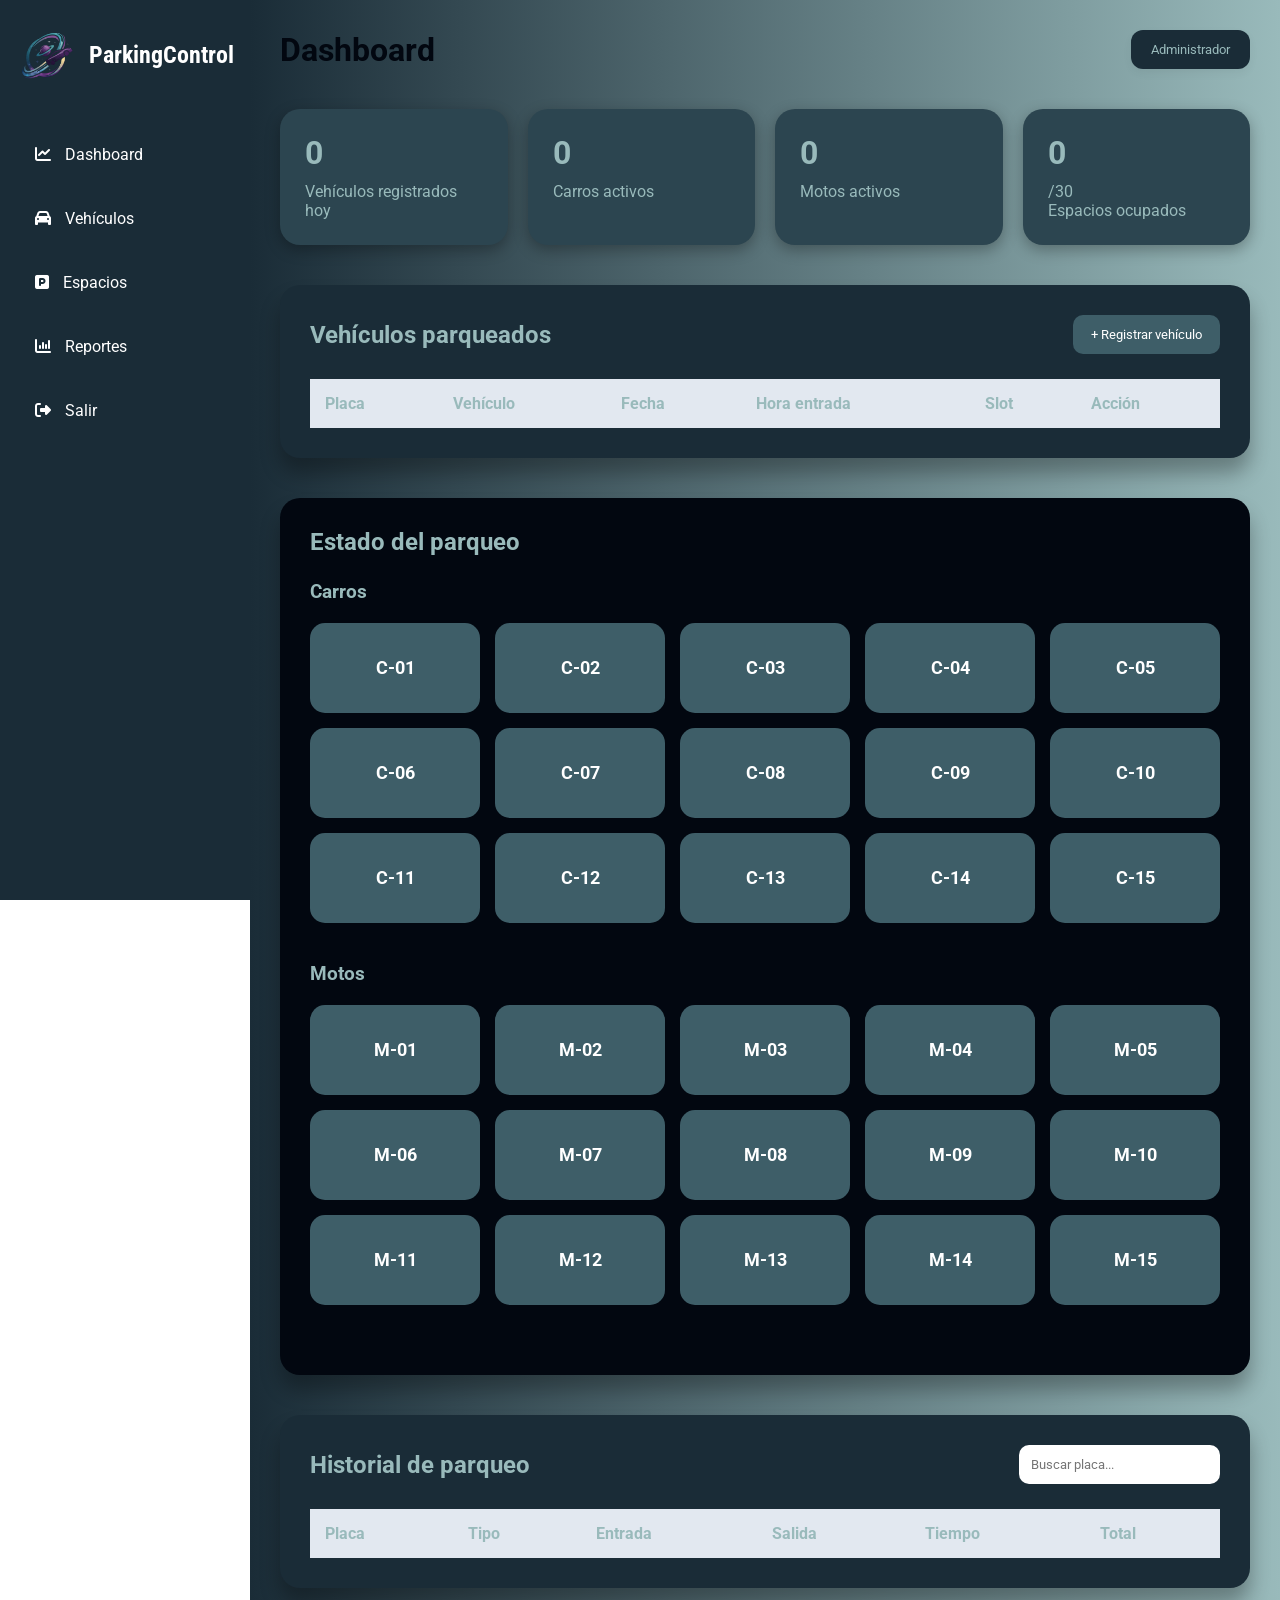
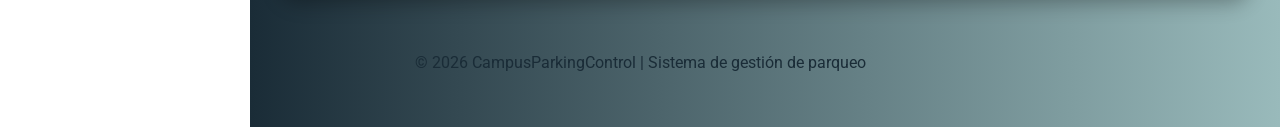
==== dashboard.html @ 58832bb2 "feat: :sparkles: History function added The history funtion has been started" ====
<!DOCTYPE html>
<html lang="en">

<head>
  <meta charset="UTF-8">
  <meta name="viewport" content="width=device-width, initial-scale=1.0">
  <title>Dashboard - CampusParking</title>
  <link rel="stylesheet" href="./css/dashboard-style.css">
  <link rel="icon" href="./css/assets/logoIMG.png" type="image/png">
  <link href="https://fonts.googleapis.com/css2?family=Roboto:ital,wght@0,100..900;1,100..900&display=swap"
    rel="stylesheet">
  <link
    href="https://fonts.googleapis.com/css2?family=Roboto+Condensed:ital,wght@0,100..900;1,100..900&family=Roboto:ital,wght@0,100..900;1,100..900&display=swap"
    rel="stylesheet">
  <link rel="stylesheet" href="https://cdnjs.cloudflare.com/ajax/libs/font-awesome/6.5.2/css/all.min.css">
</head>

<body>
  <aside class="sidebar">
    <div class="logo">
      <img id="logoImg" src="./css/assets/logoIMG.png" alt="Logo CampusParking">
      <h2 style="font-family: 'Roboto Condensed', sans-serif;">ParkingControl</h2>
    </div>
    <nav class="menu">
      <a href="#dashboard">
        <i class="fa-solid fa-chart-line"></i>
        <span>Dashboard</span>
      </a>
      <a href="#vehiculos">
        <i class="fa-solid fa-car"></i>
        <span>Vehículos</span>
      </a>
      <a href="#espacios">
        <i class="fa-solid fa-square-parking"></i>
        <span>Espacios</span>
      </a>
      <a href="#historial">
        <i class="fa-solid fa-chart-column"></i>
        <span>Reportes</span>
      </a>
      <a href="index.html">
        <i class="fa-solid fa-right-from-bracket"></i>
        <span>Salir</span>
      </a>
    </nav>
  </aside>

  <main class="visible">
    <div class="topbar">
      <h1 id="dashboard" class="title">Dashboard</h1>
      <button class=" admin">
        Administrador
      </button>
    </div>

    <section class="cards">
      <div class="card">
        <h2 id="carCount">0</h2>
        <p>Vehículos registrados hoy</p>
      </div>
      <div class="card">
        <h2 id="freeCount">0</h2>
        <p>Carros activos</p>
      </div>
      <div class="card">
        <h2 id="recentCount">0</h2>
        <p>Motos activos</p>
      </div>
      <div class="card">
        <h2 id="occupiedCount">0</h2>
        <p>/30</p>
        <p>Espacios ocupados</p>
      </div>
    </section>

    <section id="vehiculos" class="table-section">
      <div class="table-header">
        <h2>Vehículos parqueados</h2>
        <button class="add-btn">
          + Registrar vehículo
        </button>
      </div>
      <table>
        <thead>
          <tr>
            <th>Placa</th>
            <th>Vehículo</th>
            <th>Fecha</th>
            <th>Hora entrada</th>
            <th>Slot</th>
            <th>Acción</th>
          </tr>
        </thead>
        <tbody>

        </tbody>
      </table>
    </section>

    <section id="espacios" class="parking-section">
      <h2>Estado del parqueo</h2>
      <div class="parking-category">
        <h3>Carros</h3>
        <div class="spaces" id="carSlots"></div>
      </div>

      <div class="parking-category">
        <h3>Motos</h3>
        <div class="spaces" id="motoSlots"></div>
      </div>
    </section>

    <!-- Hhistorial -->
    <section id="historial" class="table-section">
      <div class="table-header">
        <h2>Historial de parqueo</h2>
        <input type="text" id="searchHistory" placeholder="Buscar placa...">
      </div>
      <table>
        <thead>
          <tr>
            <th>Placa</th>
            <th>Tipo</th>
            <th>Entrada</th>
            <th>Salida</th>
            <th>Tiempo</th>
            <th>Total</th>
          </tr>
        </thead>
        <tbody id="historyBody"></tbody>
      </table>

    </section>

    <footer>
      © 2026 CampusParkingControl | Sistema de gestión de parqueo
    </footer>
  </main>

  <!-- ================= MODAL REGISTRO ================= -->
  <div class="vehicle-modal" id="vehicleModal">
    <div class="vehicle-box">
      <span class="close-modal" id="closeVehicleModal">
        &times;
      </span>
      <h2>Registrar vehículo</h2>
      <form id="vehicleForm">
        <div class="form-group">
          <label>Placa</label>
          <input type="text" id="placa" placeholder="P123ABC" required>
        </div>
        <div class="form-group">
          <label>Tipo de vehículo</label>
          <select id="tipo" required>
            <option value="">Seleccione</option>
            <option value="Carro">Carro</option>
            <option value="Moto">Moto</option>
          </select>
        </div>
        <button type="submit" class="save-btn">
          Registrar
        </button>
        <p id="vehicleMessage"></p>
      </form>
    </div>
  </div>

  <!-- ================= Info del Slot (Modal) ================= -->
  <div class="slot-modal" id="slotModal">
    <div class="slot-box">
      <span class="close-modal" id="closeSlotModal">
        &times;
      </span>
      <h2>Información del vehículo</h2>
      <div id="slotInfo"></div>
    </div>
  </div>

  <script src="./js/dashboard.js"></script>
  <script src="./js/history.js"></script>
  <script src="./js/stats.js"></script>
</body>

</html>
---- css/dashboard-style.css ----
* {
    margin: 0;
    padding: 0;
    box-sizing: border-box;
    font-family: "Roboto", sans-serif;
}

html {
    scroll-behavior: smooth;
  }

:root {
    --back-color: #020710;
    --text-color: #99BABB;
    --secundary-color: #1A2C37;
    --error-color: #D0060D;
    --occuped-color: #A00005;
    --free-color: #3E5E68;
    --vip-color: #D0060D;
    --icons-color: #2C4550;
}

footer {
    padding: 25px;
    text-align: center;
    margin-left: -250px;
    color: var(--secundary-color);
    /*font-weight: bold;
    background: linear-gradient(90deg, var(--text-color), var(--icons-color));
    -webkit-background-clip: text;
    background-clip: text;
    color: transparent;*/
}

.visible {
    background: linear-gradient(-90deg, var(--text-color), var(--secundary-color));
    min-height: 100vh;
}

.title:hover {
    cursor: pointer;
    transform: scale(1.05);
    transition: 0.3s;
}

.sidebar {
    width: 250px;
    min-height: 100vh;
    background: var(--secundary-color);
    color: white;
    padding: 30px 20px;
    position: fixed;
}

.logo {
    display: flex;
    align-items: center;
    gap: 15px;
    margin-bottom: 50px;
}

.logo:hover {
    cursor: pointer;
    transform: scale(1.05);
    transition: 0.3s;
}

.logo img {
    height: 50px;
}

.menu {
    display: flex;
    flex-direction: column;
    gap: 15px;
}

.menu a {
    text-decoration: none;
    color: white;
    padding: 15px;
    border-radius: 12px;
    transition: 0.3s;
}

.menu a:hover {
    background: var(--text-color);
    color: #1A2C37;
}

.menu i {
    margin-right: 10px;
}

main {
    margin-left: 250px;
    width: calc(100% - 250px);
    padding: 30px;
}

.topbar {
    display: flex;
    justify-content: space-between;
    align-items: center;
    margin-bottom: 40px;
}

.topbar h1 {
    color: var(--back-color);
}

.admin {
    background: var(--secundary-color);
    color: var(--text-color);
    padding: 12px 20px;
    border-radius: 12px;
    box-shadow: 0 4px 10px rgba(0, 0, 0, 0.05);
    border: none;
}

.admin:hover {
    cursor: pointer;
    background-color: var(--text-color);
    color: var(--secundary-color);
    transform: scale(1.05);
    transition: 0.3s;
    box-shadow: 0 5px 15px rgba(0, 0, 0, 0.3);
}

.cards {
    display: grid;
    grid-template-columns: repeat(auto-fit, minmax(220px, 1fr));
    gap: 20px;
    margin-bottom: 40px;
}

.card {
    background: var(--icons-color);
    padding: 25px;
    border-radius: 20px;
    box-shadow: 0 5px 15px rgba(0, 0, 0, 0.3);
}

.card:hover {
    cursor: pointer;
    transform: scale(1.05);
    transition: 0.3s;
}

.card h2 {
    margin-bottom: 10px;
    color: var(--text-color);
    font-size: 2rem;
}

.card p {
    color: var(--text-color);
}

.parking-section {
    background: var(--back-color);
    color: var(--text-color);
    padding: 30px;
    border-radius: 20px;
    margin-bottom: 40px;
    box-shadow: 0 5px 15px rgba(0, 0, 0, 0.05);
}

.parking-section h2 {
    margin-bottom: 25px;
}

.spaces {
    display: grid;
    grid-template-columns: repeat(5, 1fr);
    gap: 15px;
}

.space {
    height: 90px;
    border-radius: 15px;
    display: flex;
    align-items: center;
    justify-content: center;
    color: white;
    font-weight: bold;
    font-size: 1.1rem;
}

.space:hover {
    cursor: pointer;
    transform: scale(1.05);
    transition: 0.3s;
    font-size: 1.2rem;
}

.free {
    background: var(--free-color);
}

.occupied {
    background: var(--occuped-color);
}

.vip {
    background: var(--vip-color);
}

.table-section {
    background: var(--secundary-color);
    color: var(--text-color);
    padding: 30px;
    border-radius: 20px;
    box-shadow: 0px 15px 20px rgba(0, 0, 0, 0.3);
    margin-bottom: 40px;
}

.table-header {
    display: flex;
    justify-content: space-between;
    align-items: center;
    margin-bottom: 25px;
}

.add-btn {
    padding: 12px 18px;
    border: none;
    border-radius: 10px;
    background: var(--free-color);
    color: white;
    cursor: pointer;
    transition: 0.3s;
}

.add-btn:hover {
    background: var(--icons-color);
    color: var(--text-colorx);
}

table {
    width: 100%;
    border-collapse: collapse;
}

th,
td {
    padding: 15px;
    text-align: left;
}

th {
    background: #e2e8f0;
}

tr:nth-child(even) {
    background: #f8fafc;
}

@media(max-width: 900px) {
    .sidebar {
        width: 80px;
    }

    .sidebar h2,
    .menu span {
        display: none;
    }

    main {
        margin-left: 80px;
        width: calc(100% - 80px);
    }

    .spaces {
        grid-template-columns: repeat(2, 1fr);
    }
}

/* ================= MODAL VEHICLE ================= */
.vehicle-modal {
    position: fixed;
    inset: 0;
    background: rgba(0, 0, 0, 0.6);

    display: none;
    align-items: center;
    justify-content: center;

    z-index: 999;
}

.vehicle-box {
    width: 400px;
    background: white;
    padding: 30px;
    border-radius: 20px;
    position: relative;
    animation: modalShow 0.3s ease;
}

.close-modal {
    position: absolute;
    top: 15px;
    right: 20px;
    font-size: 1.8rem;
    cursor: pointer;
}

.vehicle-box h2 {
    margin-bottom: 25px;
    color: #020710;
}

.form-group {
    display: flex;
    flex-direction: column;
    margin-bottom: 20px;
}

.form-group label {
    margin-bottom: 8px;
    font-weight: bold;
    color: #020710;
}

.form-group input,
.form-group select {
    padding: 12px;
    border-radius: 10px;
    border: 1px solid #cbd5e1;
    outline: none;
}

.form-group input:focus,
.form-group select:focus {
    border-color: var(--icons-color);
}

.save-btn {
    width: 100%;
    padding: 14px;
    border: none;
    border-radius: 10px;
    background: var(--free-color);
    color: white;
    cursor: pointer;
    transition: 0.3s;
}

#deleteBt {
    width: 100%;
    padding: 14px;
    border: none;
    border-radius: 10px;
    background: var(--occuped-color);
    color: white;
    cursor: pointer;
    transition: 0.3s;
}

.save-btn:hover {
    background: var(--icons-color);
}

#deleteBt:hover {
    background: var(--error-color);
    transition: 0.3s;
    box-shadow: 0px 5px 5px rgba(227, 84, 84, 1); 
}

#vehicleMessage {
    margin-top: 15px;
    text-align: center;
    font-weight: bold;
}

.parking-section {
    box-shadow: 0px 15px 20px rgba(0, 0, 0, 0.3);
}

.parking-category {
    margin-bottom: 40px;
}

.parking-category h3 {
    margin-bottom: 20px;
}

.slot-modal {
    position: fixed;
    inset: 0;
    background: rgba(0, 0, 0, 0.6);
    display: none;
    align-items: center;
    justify-content: center;
    z-index: 999;
}

.slot-box {
    width: 400px;
    background: white;
    padding: 30px;
    border-radius: 20px;
    animation: modalShow 0.3s ease;
}

.slot-box h2 {
    margin-bottom: 20px;
    color: #020710;
}

.slot-info p {
    margin-bottom: 12px;
    color: #020710;
}

.slot-actions {
    margin-top: 25px;
    display: flex;
    gap: 10px;
}

.edit-btn,
.delete-btn {
    flex: 1;
    padding: 12px;
    border: none;
    border-radius: 10px;
    cursor: pointer;
    color: white;
}

.edit-btn {
    background: #2563eb;
}

.delete-btn {
    background: #dc2626;
}

#searchHistory{
    padding: 12px;
    border-radius: 10px;
    border: none;
    outline: none;
}
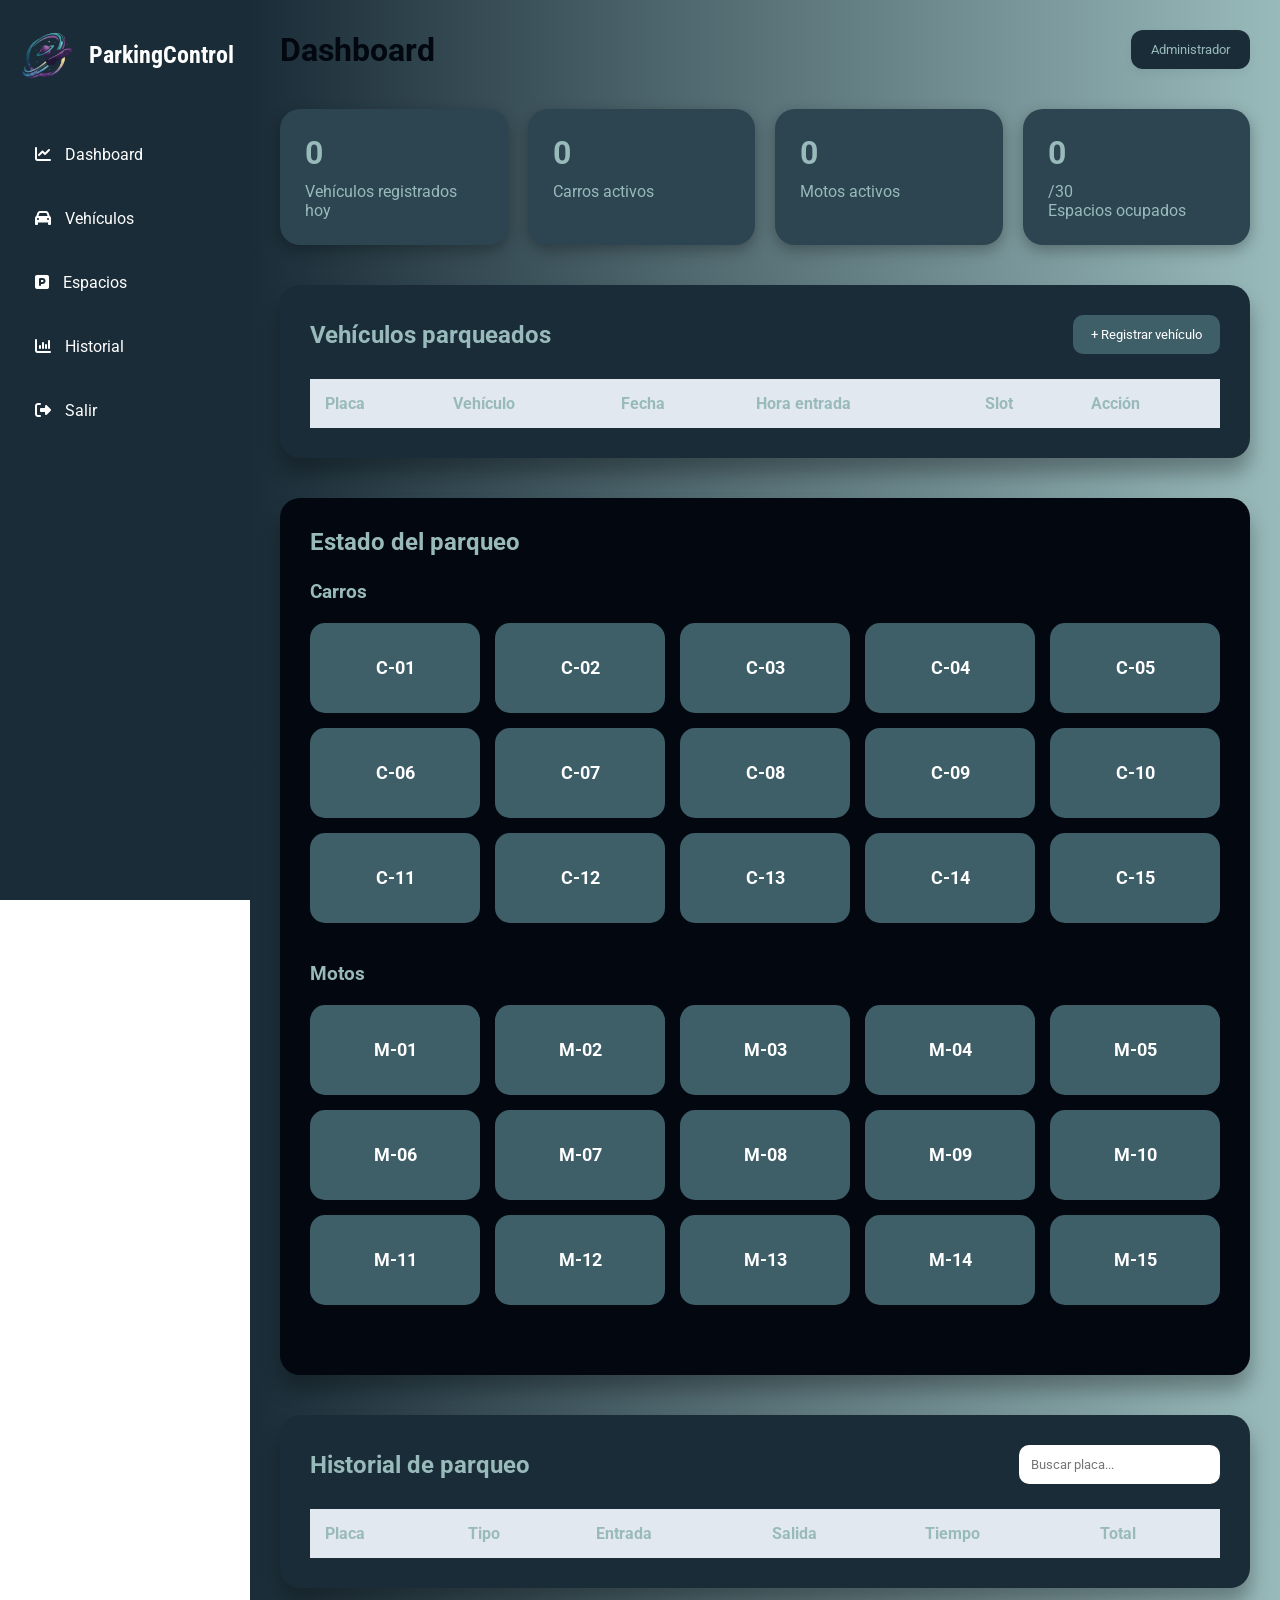
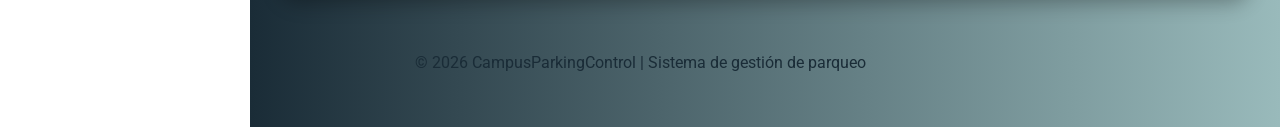
==== commit e688fc5c: "feat: :sparkles: Dashboard layout The main page layout has been changed" ====
--- a/dashboard.html
+++ b/dashboard.html
@@ -36,7 +36,7 @@
       </a>
       <a href="#historial">
         <i class="fa-solid fa-chart-column"></i>
-        <span>Reportes</span>
+        <span>Historial</span>
       </a>
       <a href="index.html">
         <i class="fa-solid fa-right-from-bracket"></i>
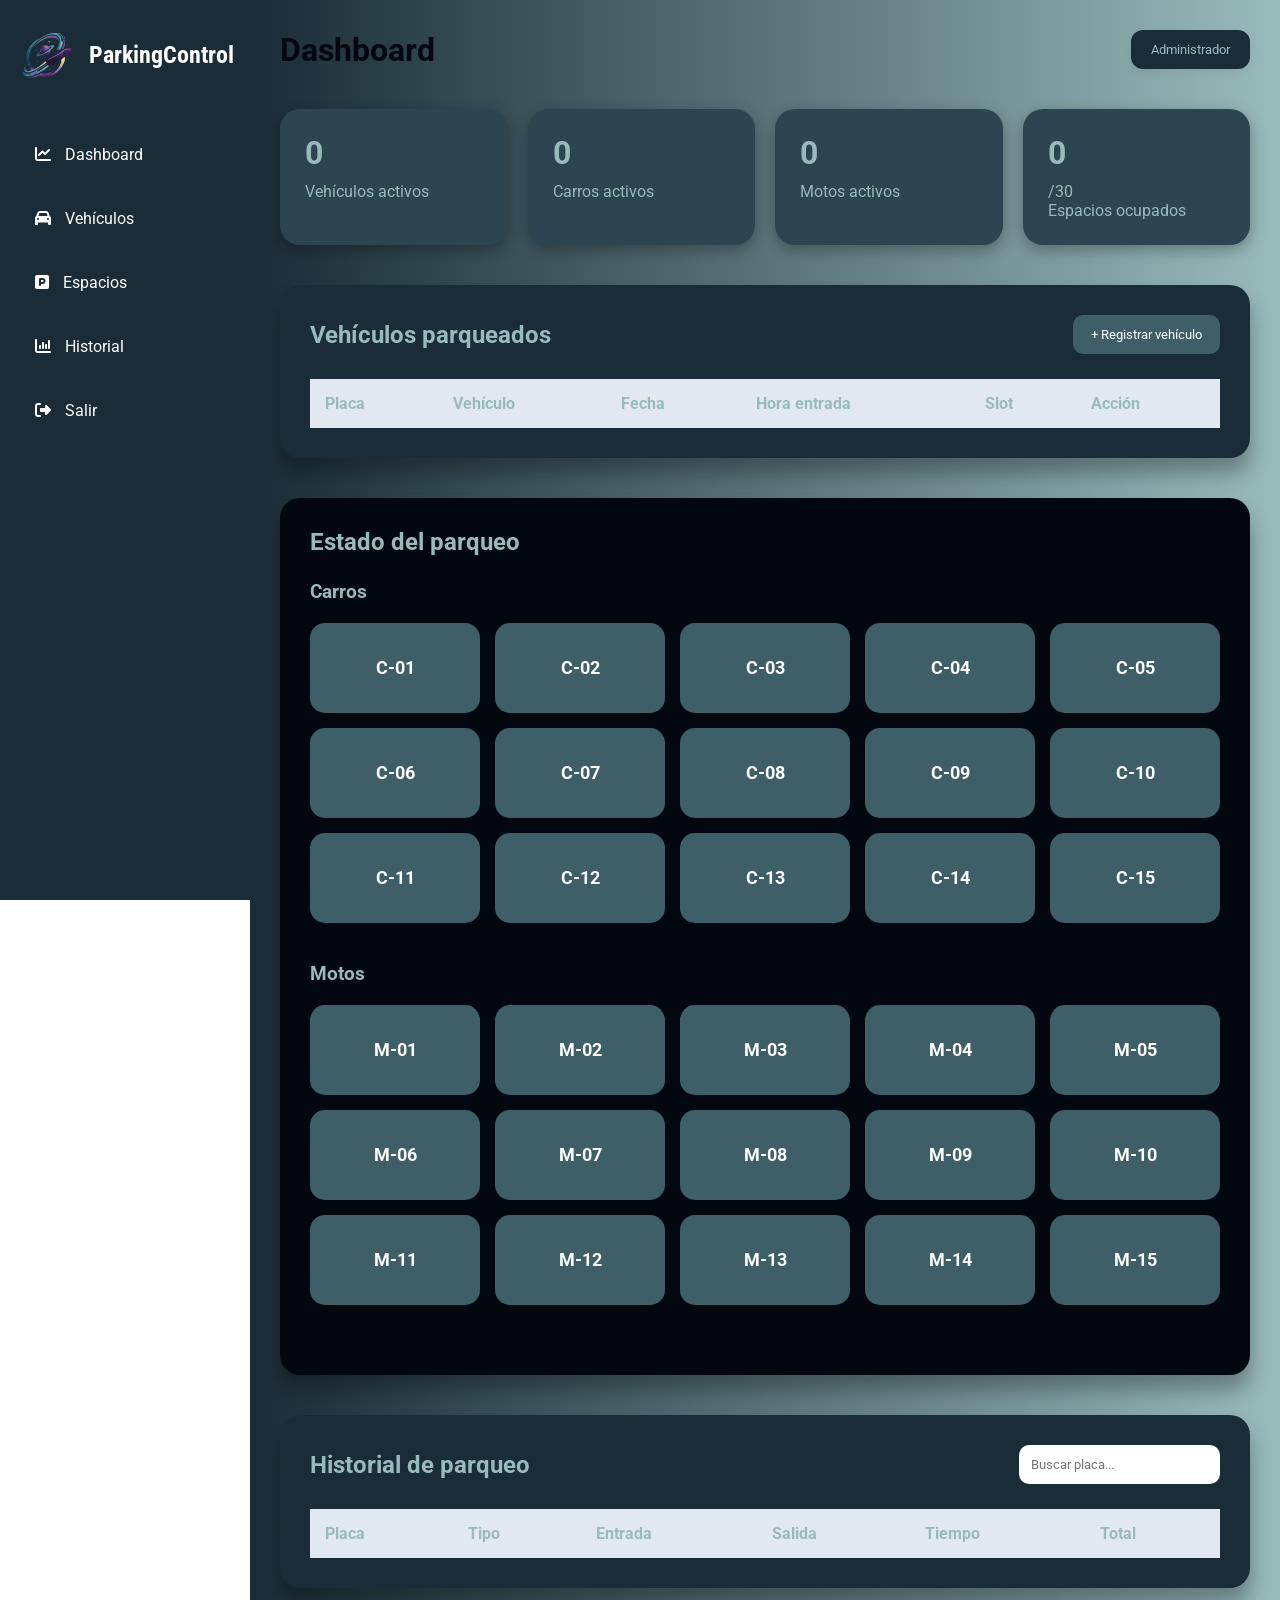
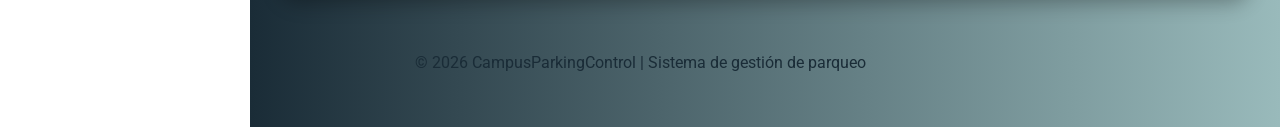
==== commit 8e84b76f: "feat: :sparkles: Update password and email function The function that allow us to change email and p" ====
--- a/dashboard.html
+++ b/dashboard.html
@@ -48,7 +48,7 @@
   <main class="visible">
     <div class="topbar">
       <h1 id="dashboard" class="title">Dashboard</h1>
-      <button class=" admin">
+      <button id="admin">
         Administrador
       </button>
     </div>
@@ -56,7 +56,7 @@
     <section class="cards">
       <div class="card">
         <h2 id="carCount">0</h2>
-        <p>Vehículos registrados hoy</p>
+        <p>Vehículos activos</p>
       </div>
       <div class="card">
         <h2 id="freeCount">0</h2>
@@ -176,9 +176,33 @@
     </div>
   </div>
 
+  <div class="profile-modal" id="profileModal">
+    <div class="profile-box">
+      <span class="close-modal" id="closeProfileModal">
+        &times;
+      </span>
+      <h2>Perfil administrador</h2>
+      <form id="profileForm">
+        <div class="form-group">
+          <label>Nuevo email</label>
+          <input type="email" id="newEmail" required>
+        </div>
+        <div class="form-group">
+          <label>Nueva contraseña</label>
+          <input type="password" id="newPassword" required>
+        </div>
+        <button type="submit" class="save-btn">
+          Guardar cambios
+        </button>
+        <p id="profileMessage"></p>
+      </form>
+    </div>
+  </div>
+
   <script src="./js/dashboard.js"></script>
   <script src="./js/history.js"></script>
   <script src="./js/stats.js"></script>
+  <script src="./js/profile.js"></script>
 </body>
 
 </html>
--- a/css/dashboard-style.css
+++ b/css/dashboard-style.css
@@ -109,7 +109,7 @@
     color: var(--back-color);
 }
 
-.admin {
+#admin {
     background: var(--secundary-color);
     color: var(--text-color);
     padding: 12px 20px;
@@ -118,7 +118,7 @@
     border: none;
 }
 
-.admin:hover {
+#admin:hover {
     cursor: pointer;
     background-color: var(--text-color);
     color: var(--secundary-color);
@@ -443,4 +443,32 @@
     border-radius: 10px;
     border: none;
     outline: none;
+}
+
+.profile-modal{
+    position: fixed;
+    inset: 0;
+    background: rgba(0,0,0,0.6);
+    display: none;
+    align-items: center;
+    justify-content: center;
+    z-index: 999;
+}
+
+.profile-box{
+    width: 400px;
+    background: white;
+    padding: 30px;
+    border-radius: 20px;
+    animation: modalShow 0.3s ease;
+}
+
+.profile-box h2{
+    margin-bottom: 25px;
+}
+
+#profileMessage {
+    margin-top: 15px;
+    text-align: center;
+    font-weight: bold;
 }
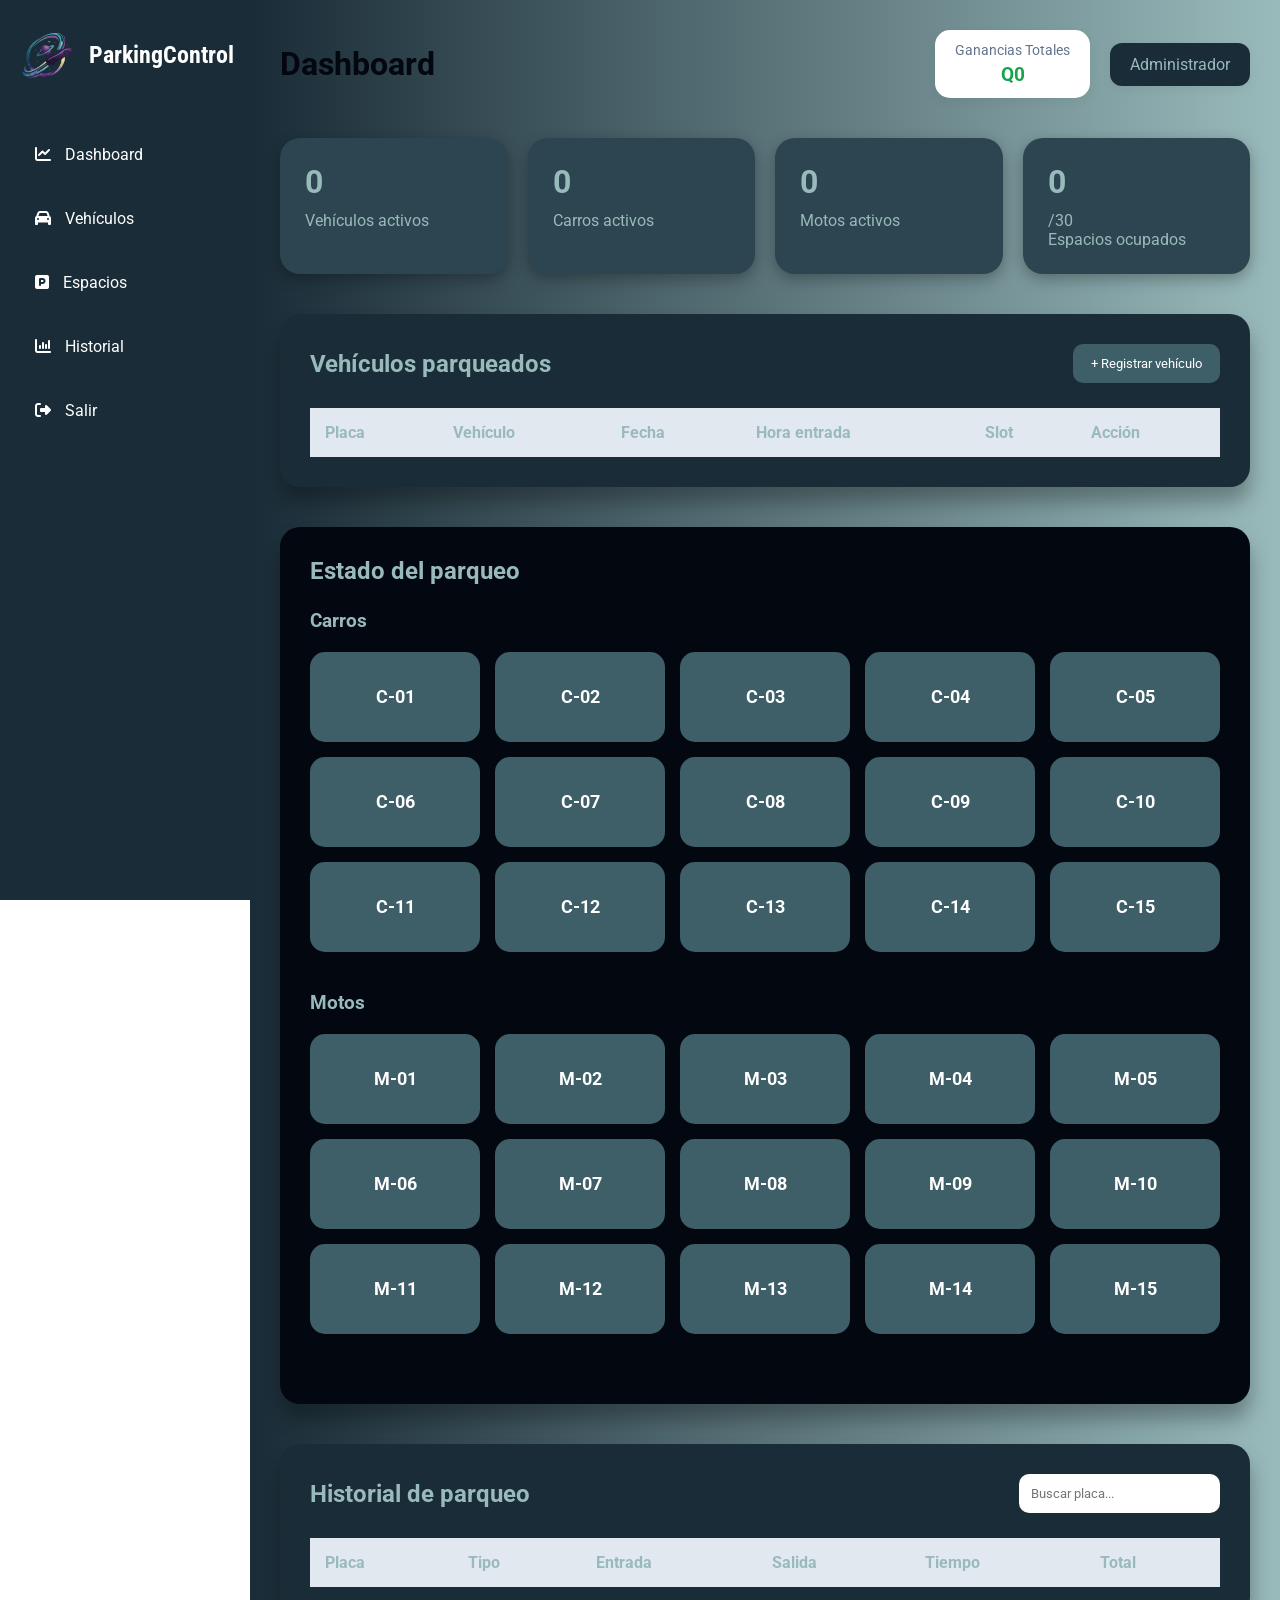
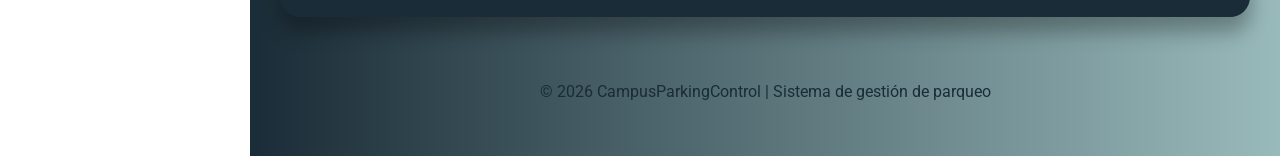
==== commit faf3c0e7: "feat: The function that show us the total earnings has been created" ====
--- a/dashboard.html
+++ b/dashboard.html
@@ -45,12 +45,20 @@
     </nav>
   </aside>
 
-  <main class="visible">
+  <main class="visible" id="dashboard">
     <div class="topbar">
-      <h1 id="dashboard" class="title">Dashboard</h1>
-      <button id="admin">
-        Administrador
-      </button>
+      <h1 class="title">Dashboard</h1>
+      <div class="topbar-right">
+        <div class="earnings-card">
+          <span>Ganancias Totales</span>
+          <h3 id="totalEarnings">
+            Q0
+          </h3>
+        </div>
+        <div class="admin">
+          Administrador
+        </div>
+      </div>
     </div>
 
     <section class="cards">
@@ -203,6 +211,7 @@
   <script src="./js/history.js"></script>
   <script src="./js/stats.js"></script>
   <script src="./js/profile.js"></script>
+  <script src="./js/earnings.js"></script>
 </body>
 
 </html>
--- a/css/dashboard-style.css
+++ b/css/dashboard-style.css
@@ -23,7 +23,6 @@
 footer {
     padding: 25px;
     text-align: center;
-    margin-left: -250px;
     color: var(--secundary-color);
     /*font-weight: bold;
     background: linear-gradient(90deg, var(--text-color), var(--icons-color));
@@ -109,7 +108,7 @@
     color: var(--back-color);
 }
 
-#admin {
+.admin {
     background: var(--secundary-color);
     color: var(--text-color);
     padding: 12px 20px;
@@ -118,7 +117,7 @@
     border: none;
 }
 
-#admin:hover {
+.admin:hover {
     cursor: pointer;
     background-color: var(--text-color);
     color: var(--secundary-color);
@@ -213,6 +212,7 @@
     border-radius: 20px;
     box-shadow: 0px 15px 20px rgba(0, 0, 0, 0.3);
     margin-bottom: 40px;
+    overflow-x: auto;
 }
 
 .table-header {
@@ -239,6 +239,7 @@
 
 table {
     width: 100%;
+    min-width: 600px;
     border-collapse: collapse;
 }
 
@@ -290,7 +291,8 @@
 }
 
 .vehicle-box {
-    width: 400px;
+    width: 90%;
+    max-width: 400px;
     background: white;
     padding: 30px;
     border-radius: 20px;
@@ -397,11 +399,13 @@
 }
 
 .slot-box {
-    width: 400px;
+    width: 90%;
+    max-width: 400px;
     background: white;
     padding: 30px;
     border-radius: 20px;
     animation: modalShow 0.3s ease;
+    position: relative;
 }
 
 .slot-box h2 {
@@ -456,11 +460,13 @@
 }
 
 .profile-box{
-    width: 400px;
+    width: 90%;
+    max-width: 400px;
     background: white;
     padding: 30px;
     border-radius: 20px;
     animation: modalShow 0.3s ease;
+    position: relative;
 }
 
 .profile-box h2{
@@ -471,4 +477,71 @@
     margin-top: 15px;
     text-align: center;
     font-weight: bold;
+}
+
+/* Responsividad */
+@media (max-width: 768px) {
+    main {
+        padding: 20px;
+    }
+    .topbar {
+        flex-direction: column;
+        gap: 15px;
+        align-items: flex-start;
+    }
+    .table-header {
+        flex-direction: column;
+        gap: 15px;
+        align-items: flex-start;
+    }
+    #searchHistory {
+        width: 100%;
+    }
+}
+
+@media (max-width: 480px) {
+    .sidebar {
+        width: 60px;
+        padding: 20px 10px;
+    }
+    main {
+        margin-left: 60px;
+        width: calc(100% - 60px);
+        padding: 15px;
+    }
+    .cards {
+        grid-template-columns: 1fr;
+    }
+    .topbar h1 {
+        font-size: 1.5rem;
+    }
+    #admin, .add-btn {
+        width: 100%;
+    }
+}
+
+.topbar-right{
+    display: flex;
+    align-items: center;
+    gap: 20px;
+}
+
+.earnings-card{
+    background: white;
+    padding: 12px 20px;
+    border-radius: 15px;
+    box-shadow: 0 4px 12px rgba(0,0,0,0.05);
+    display: flex;
+    flex-direction: column;
+    align-items: center;
+}
+
+.earnings-card span{
+    font-size: 0.9rem;
+    color: #64748b;
+}
+
+.earnings-card h3{
+    color: #16a34a;
+    margin-top: 5px;
 }
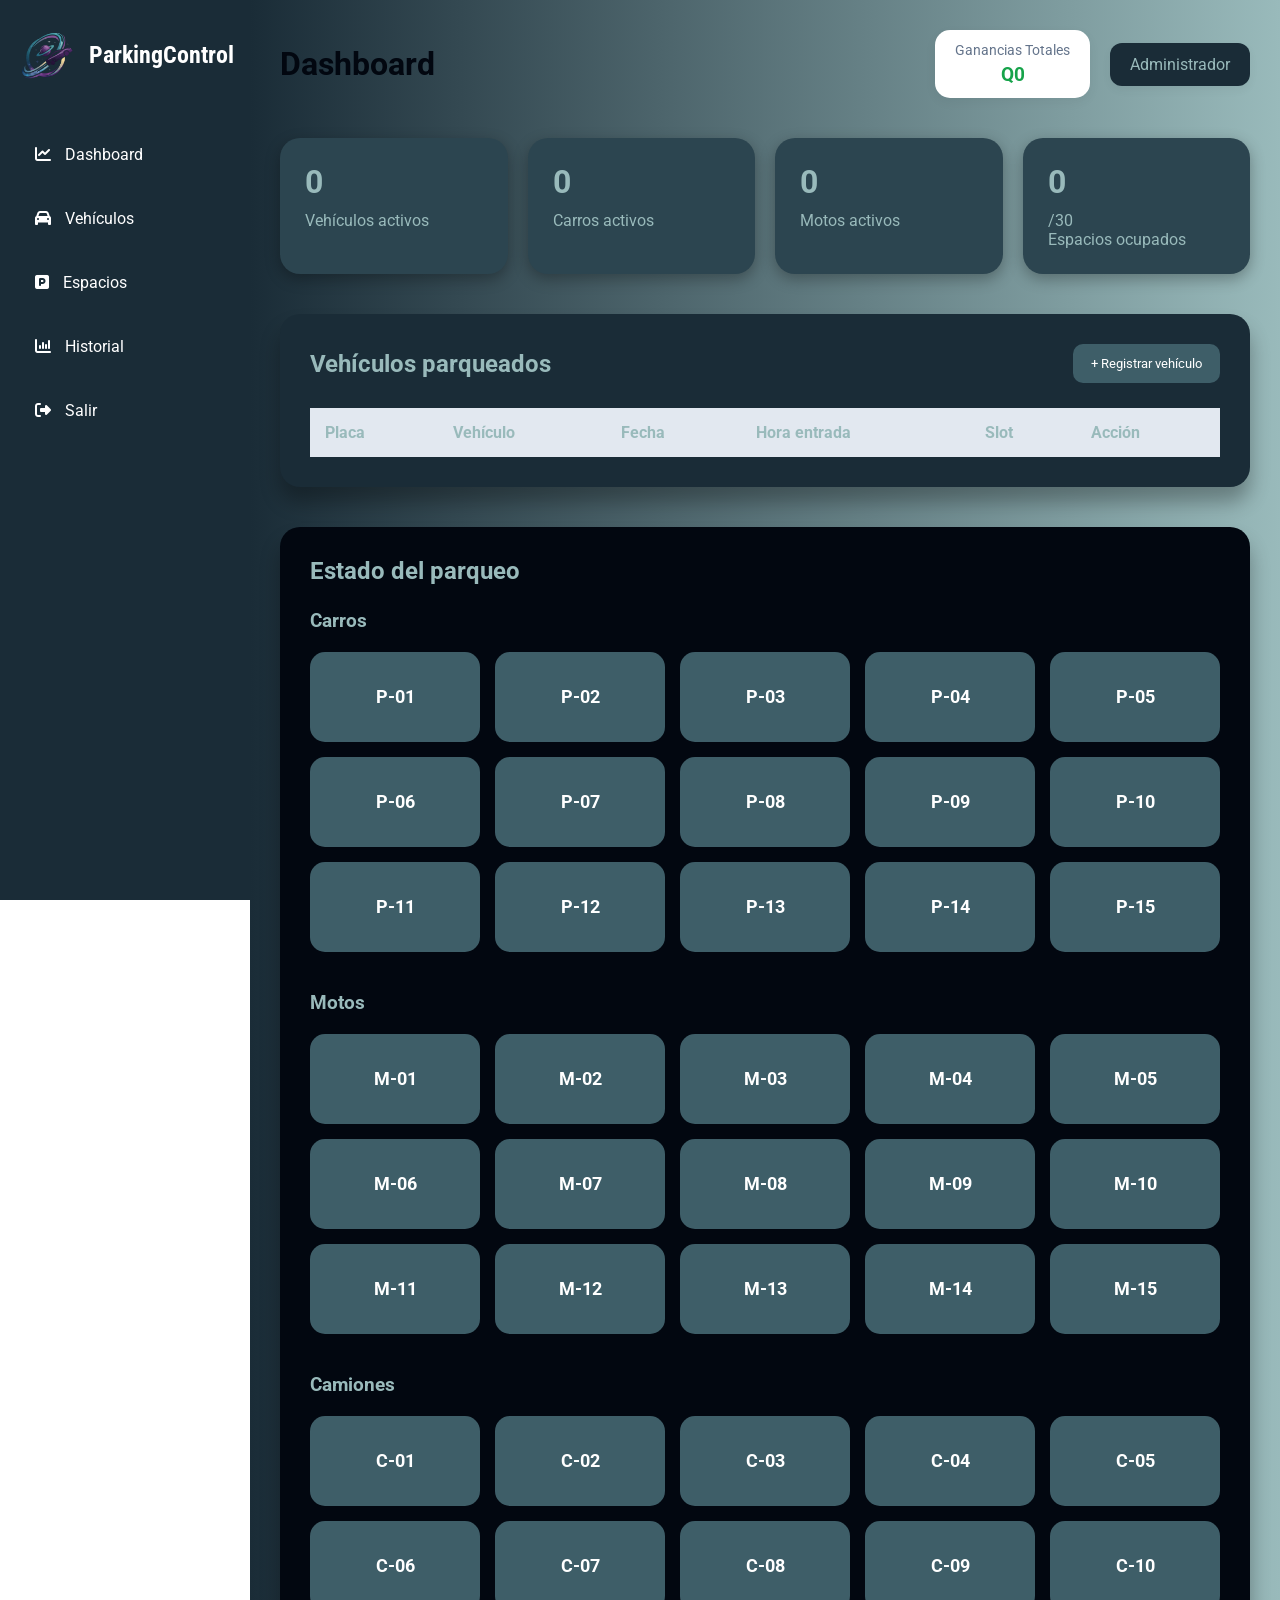
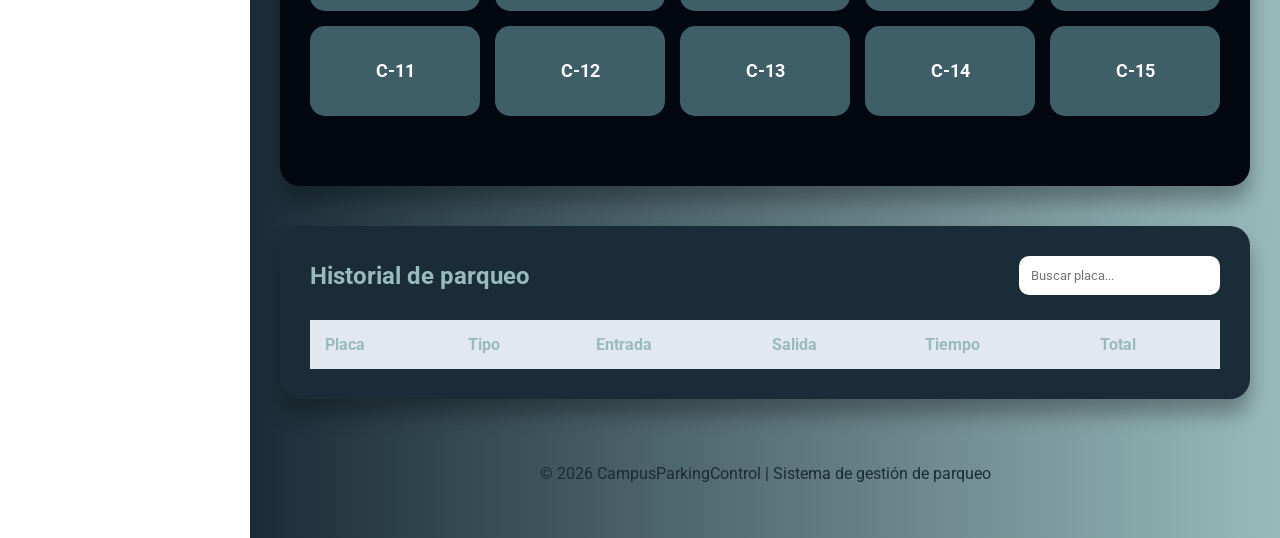
==== commit 0231f2a8: "feat: :bug: NaN results fixed The bug that show us a Nan earning has been fixed" ====
--- a/dashboard.html
+++ b/dashboard.html
@@ -55,7 +55,7 @@
             Q0
           </h3>
         </div>
-        <div class="admin">
+        <div id="admin">
           Administrador
         </div>
       </div>
@@ -116,6 +116,12 @@
         <h3>Motos</h3>
         <div class="spaces" id="motoSlots"></div>
       </div>
+
+      <div class="parking-category">
+        <h3>Camiones</h3>
+        <div class="spaces" id="truckSlots"></div>
+      </div>
+    </section>
     </section>
 
     <!-- Hhistorial -->
@@ -207,11 +213,11 @@
     </div>
   </div>
 
-  <script src="./js/dashboard.js"></script>
   <script src="./js/history.js"></script>
   <script src="./js/stats.js"></script>
   <script src="./js/profile.js"></script>
   <script src="./js/earnings.js"></script>
+  <script src="./js/dashboard.js"></script>
 </body>
 
 </html>
--- a/css/dashboard-style.css
+++ b/css/dashboard-style.css
@@ -108,7 +108,7 @@
     color: var(--back-color);
 }
 
-.admin {
+#admin {
     background: var(--secundary-color);
     color: var(--text-color);
     padding: 12px 20px;
@@ -117,7 +117,7 @@
     border: none;
 }
 
-.admin:hover {
+#admin:hover {
     cursor: pointer;
     background-color: var(--text-color);
     color: var(--secundary-color);
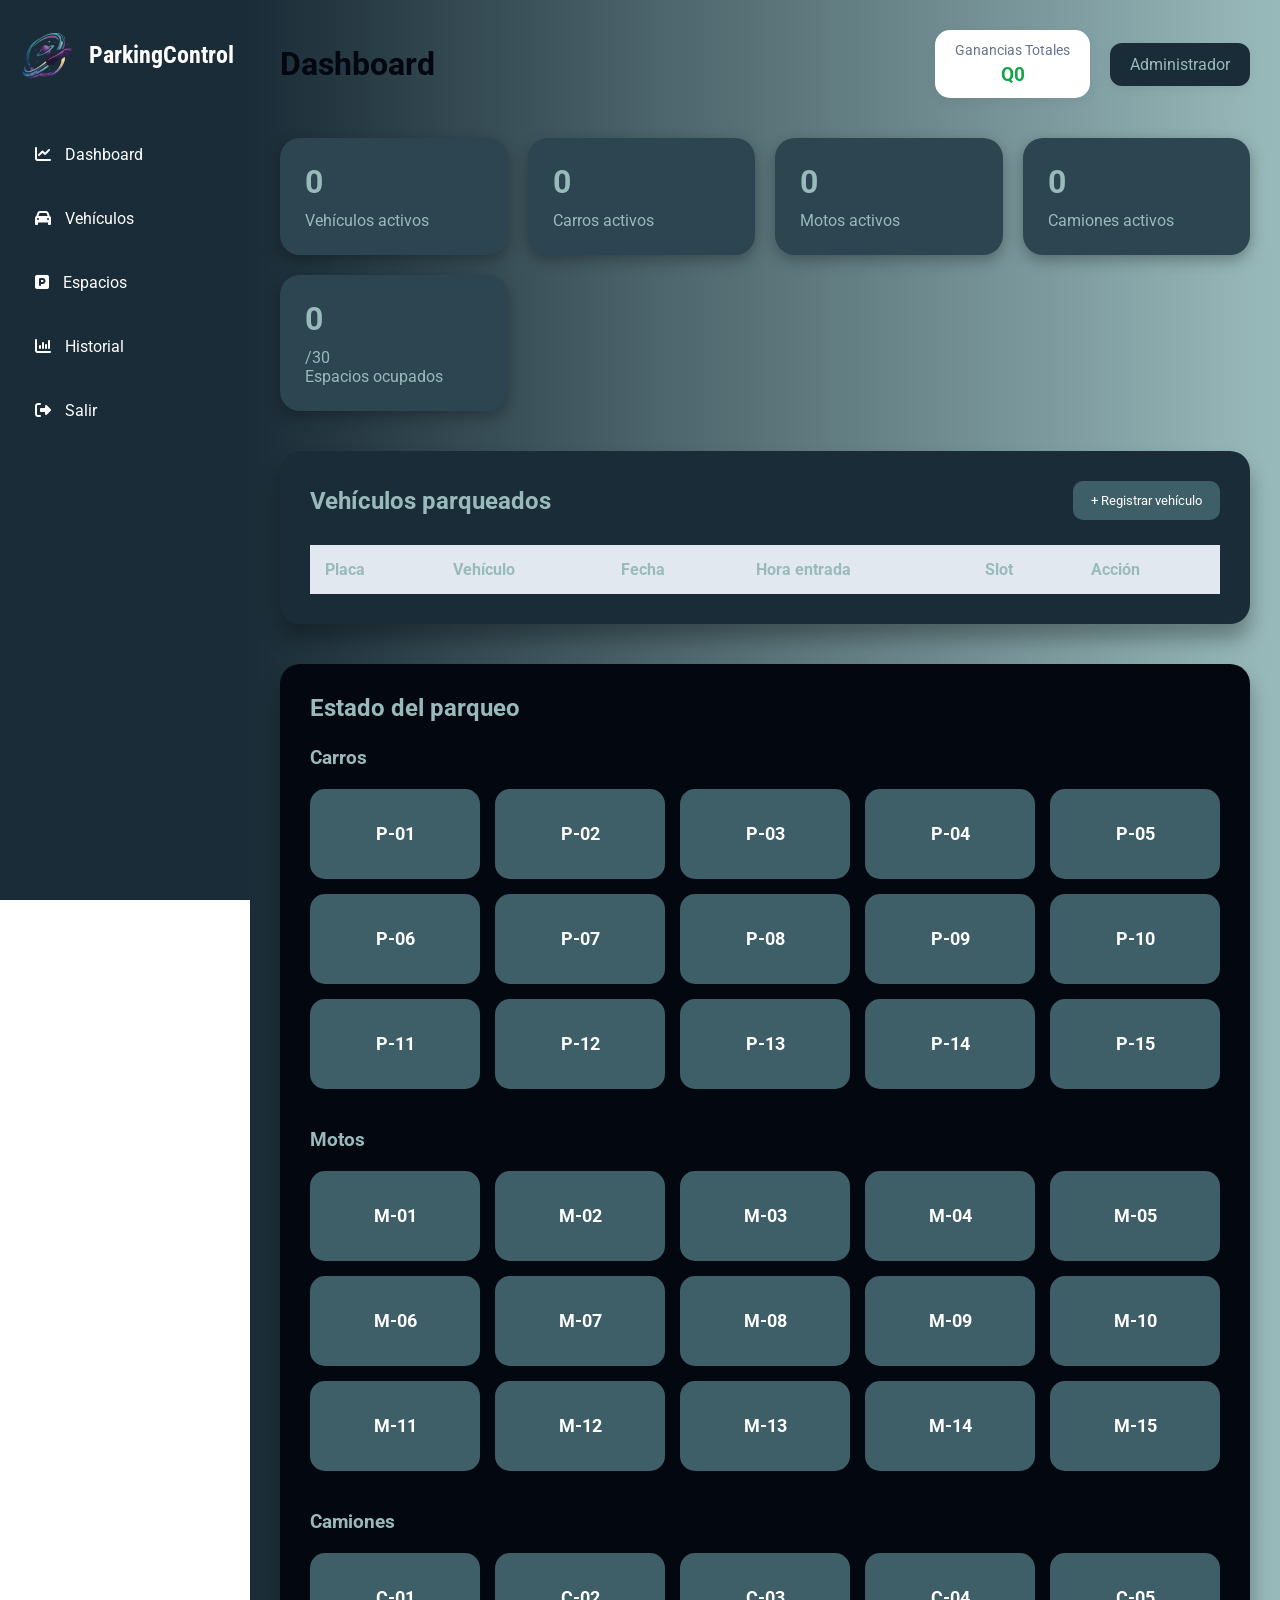
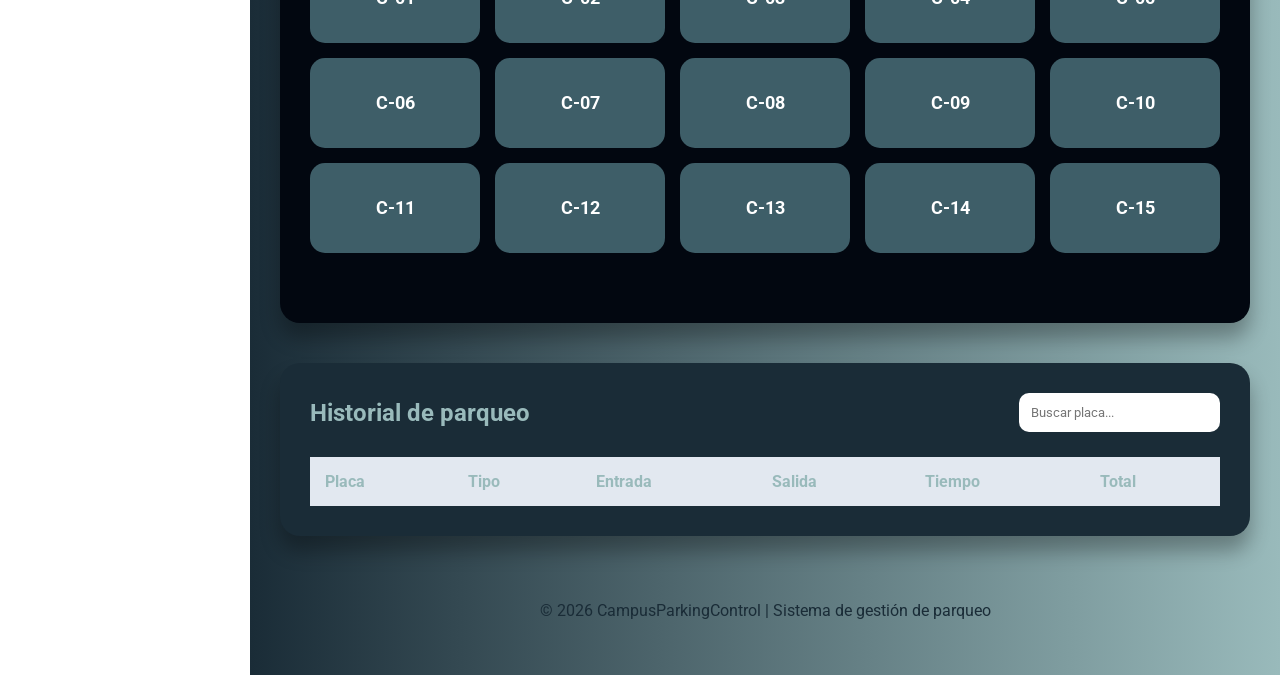
==== commit 4da88985: "feat: :bug: exitDate bug fixded The bug with the exitDate has been fixed" ====
--- a/dashboard.html
+++ b/dashboard.html
@@ -67,12 +67,16 @@
         <p>Vehículos activos</p>
       </div>
       <div class="card">
-        <h2 id="freeCount">0</h2>
+        <h2 id="carCount">0</h2>
         <p>Carros activos</p>
       </div>
       <div class="card">
-        <h2 id="recentCount">0</h2>
+        <h2 id="motoCount">0</h2>
         <p>Motos activos</p>
+      </div>
+      <div class="card">
+        <h2 id="truckCount">0</h2>
+        <p>Camiones activos</p>
       </div>
       <div class="card">
         <h2 id="occupiedCount">0</h2>
@@ -169,6 +173,7 @@
             <option value="">Seleccione</option>
             <option value="Carro">Carro</option>
             <option value="Moto">Moto</option>
+            <option value="Camión">Camión</option>
           </select>
         </div>
         <button type="submit" class="save-btn">
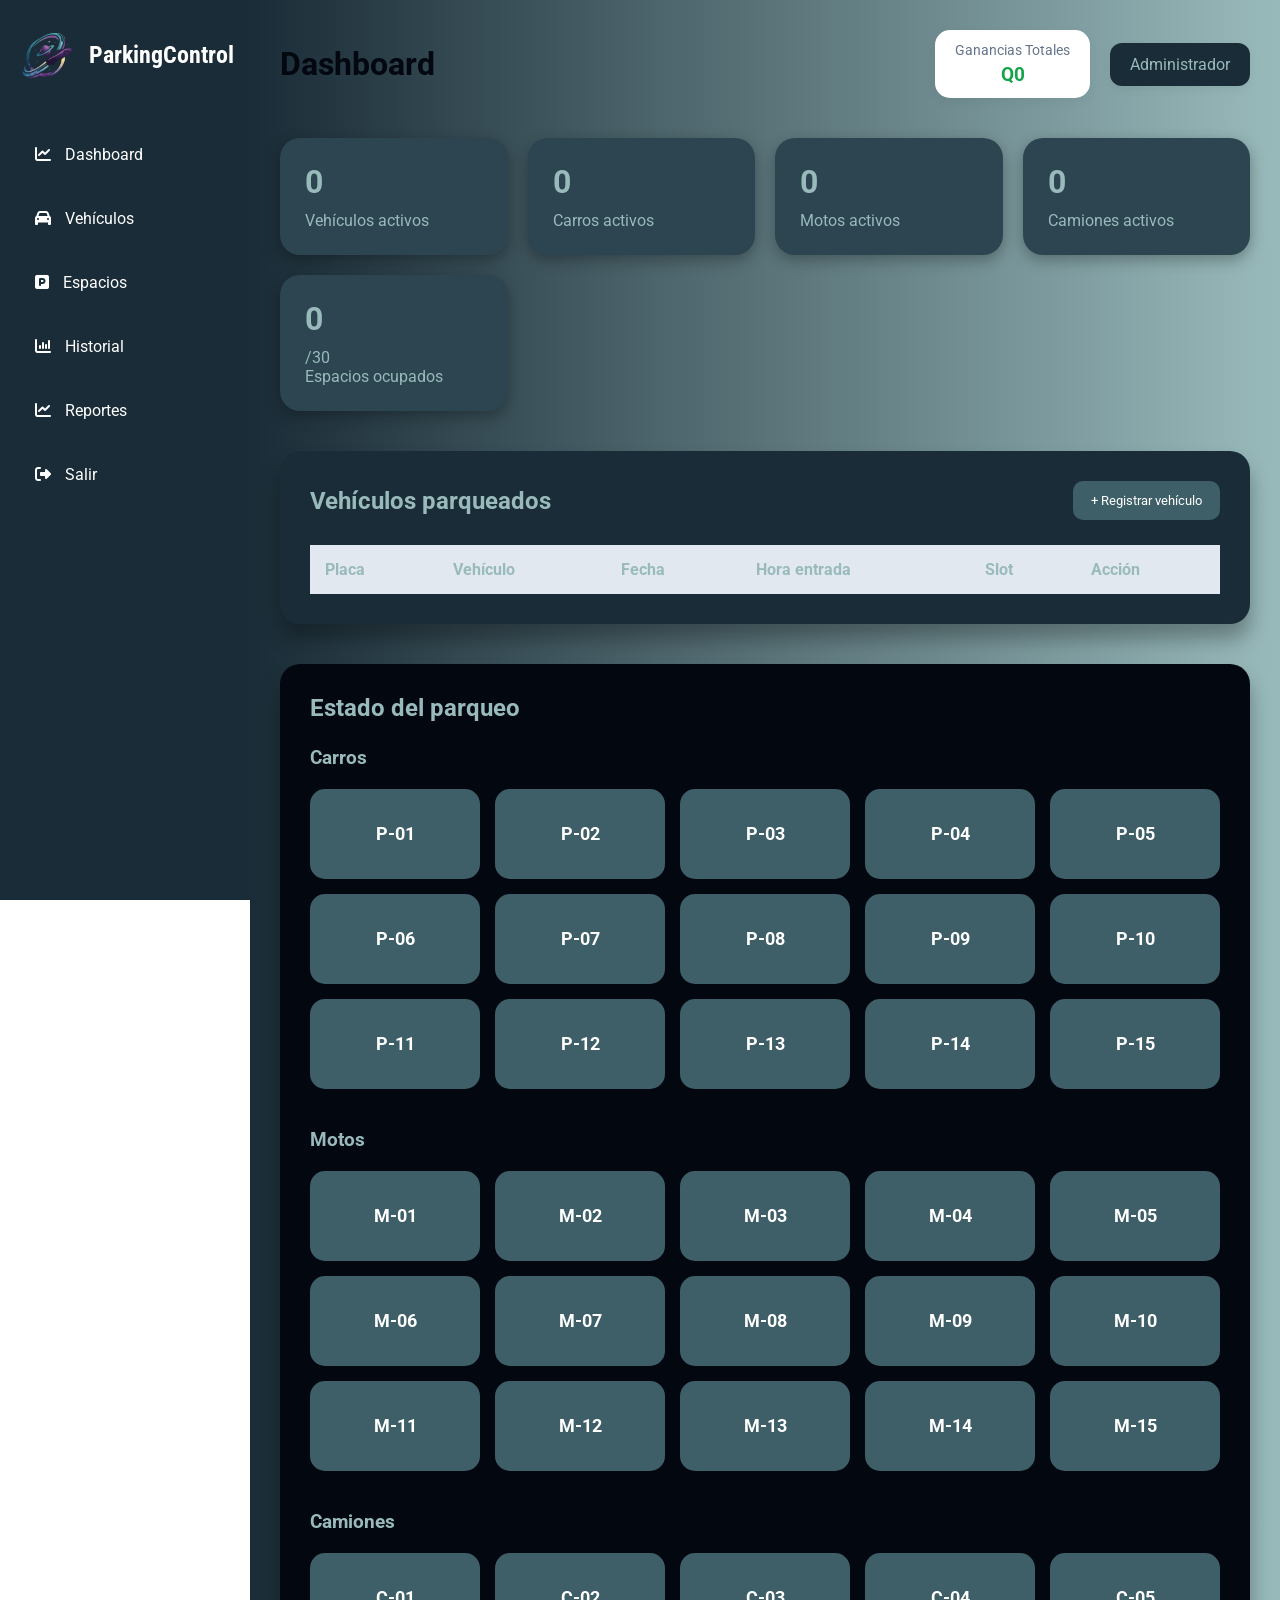
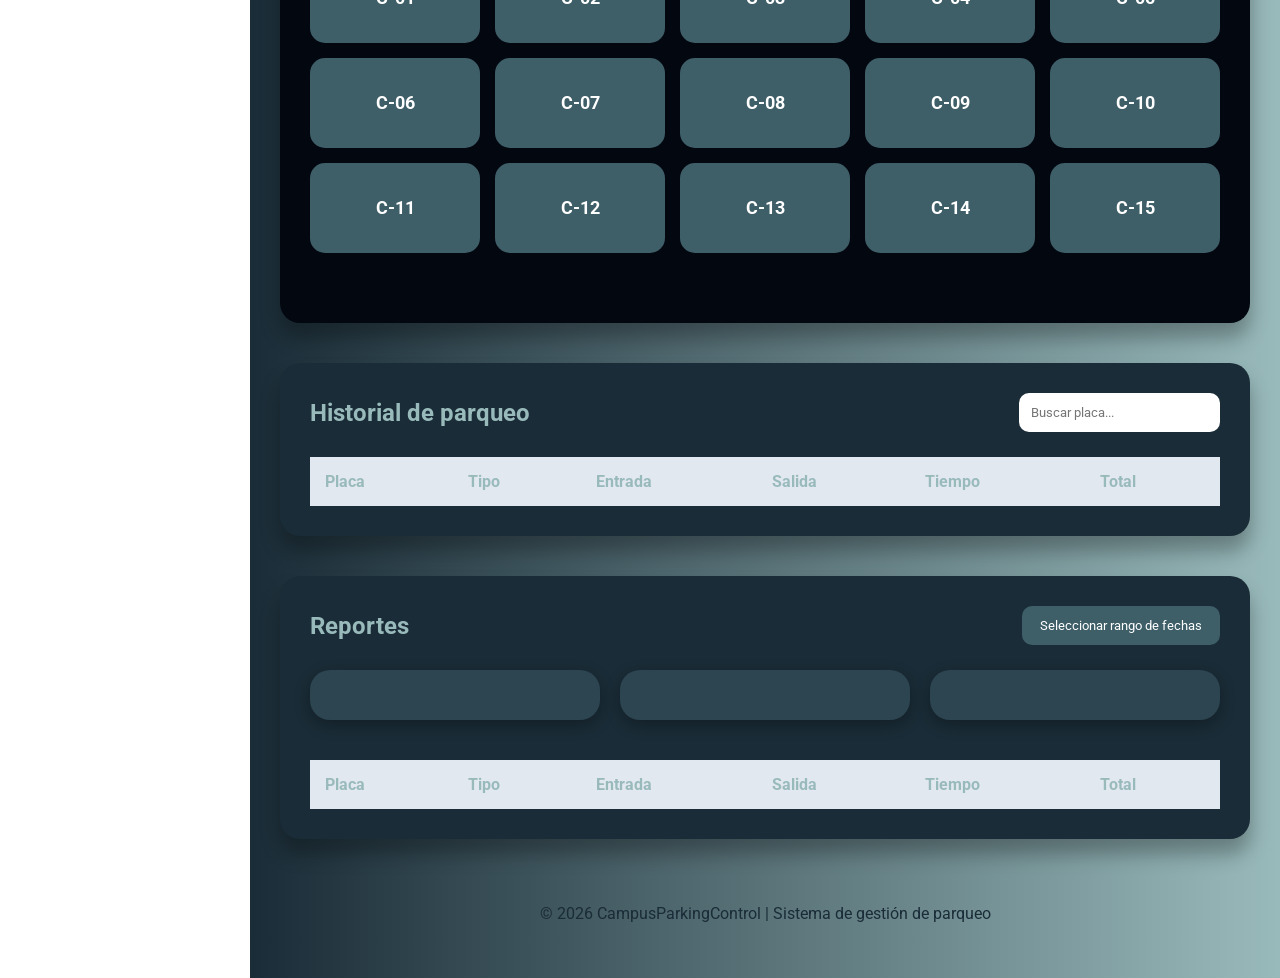
==== commit 2972face: "feat: :sparkles: RenderReport function has been designed The functiona that allow us to see the repo" ====
--- a/dashboard.html
+++ b/dashboard.html
@@ -38,6 +38,10 @@
         <i class="fa-solid fa-chart-column"></i>
         <span>Historial</span>
       </a>
+      <a href="#reportes">
+        <i class="fa-solid fa-chart-line"></i>
+        <span>Reportes</span>
+      </a>
       <a href="index.html">
         <i class="fa-solid fa-right-from-bracket"></i>
         <span>Salir</span>
@@ -147,7 +151,36 @@
         </thead>
         <tbody id="historyBody"></tbody>
       </table>
-
+    </section>
+
+    <!-- Reportes -->
+    <section id="reportes" class="table-section">
+      <div class="table-header">
+        <h2>Reportes</h2>
+        <button class="select-btn" id="selectDate">
+          Seleccionar rango de fechas</button>
+      </div>
+      <div class="cards">
+        <div class="card">
+        </div>
+        <div class="card">
+        </div>
+        <div class="card">
+        </div>
+      </div>
+      <table style="margin-top: 20px;">
+        <thead>
+          <tr>
+            <th>Placa</th>
+            <th>Tipo</th>
+            <th>Entrada</th>
+            <th>Salida</th>
+            <th>Tiempo</th>
+            <th>Total</th>
+          </tr>
+        </thead>
+        <tbody id="reportTableBody"></tbody>
+      </table>
     </section>
 
     <footer>
@@ -195,6 +228,7 @@
     </div>
   </div>
 
+  <!-- ================= Modificar perfil (Modal) ================= -->
   <div class="profile-modal" id="profileModal">
     <div class="profile-box">
       <span class="close-modal" id="closeProfileModal">
@@ -214,6 +248,29 @@
           Guardar cambios
         </button>
         <p id="profileMessage"></p>
+      </form>
+    </div>
+  </div>
+
+  <!-- ================= MODAL - SOLICITUD RANGO DE FECHAS ================= -->
+  <div class="date-modal" id="dateModal">
+    <div class="date-box">
+      <span class="close-modal" id="closeDateModal">
+        &times;
+      </span>
+      <h2>Rango de fechas</h2>
+      <form id="dateForm">
+        <div class="form-group">
+          <label>Fecha inicio</label>
+          <input type="date" id="startDate" required>
+        </div>
+        <div class="form-group">
+          <label>Fecha fin</label>
+          <input type="date" id="endDate" required>
+        </div>
+        <button type="submit" class="save-btn" id="saveBtn">
+          Generar reporte
+        </button>
       </form>
     </div>
   </div>
@@ -222,6 +279,7 @@
   <script src="./js/stats.js"></script>
   <script src="./js/profile.js"></script>
   <script src="./js/earnings.js"></script>
+  <script src="./js/reports.js"></script>
   <script src="./js/dashboard.js"></script>
 </body>
 
--- a/css/dashboard-style.css
+++ b/css/dashboard-style.css
@@ -544,4 +544,40 @@
 .earnings-card h3{
     color: #16a34a;
     margin-top: 5px;
-}+}
+
+.date-modal{
+    position: fixed;
+    inset: 0;
+    background: rgba(0,0,0,0.6);
+    display: none;
+    align-items: center;
+    justify-content: center;
+    z-index: 999;
+}
+
+.date-box{
+    width: 90%;
+    max-width: 400px;
+    background: white;
+    padding: 30px;
+    border-radius: 20px;
+    animation: modalShow 0.3s ease;
+    position: relative;
+}
+
+.select-btn {
+    padding: 12px 18px;
+    border: none;
+    border-radius: 10px;
+    background: var(--free-color);
+    color: white;
+    cursor: pointer;
+    transition: 0.3s;
+}
+
+.select-btn:hover {
+    background: var(--icons-color);
+    color: var(--text-colorx);
+}
+
